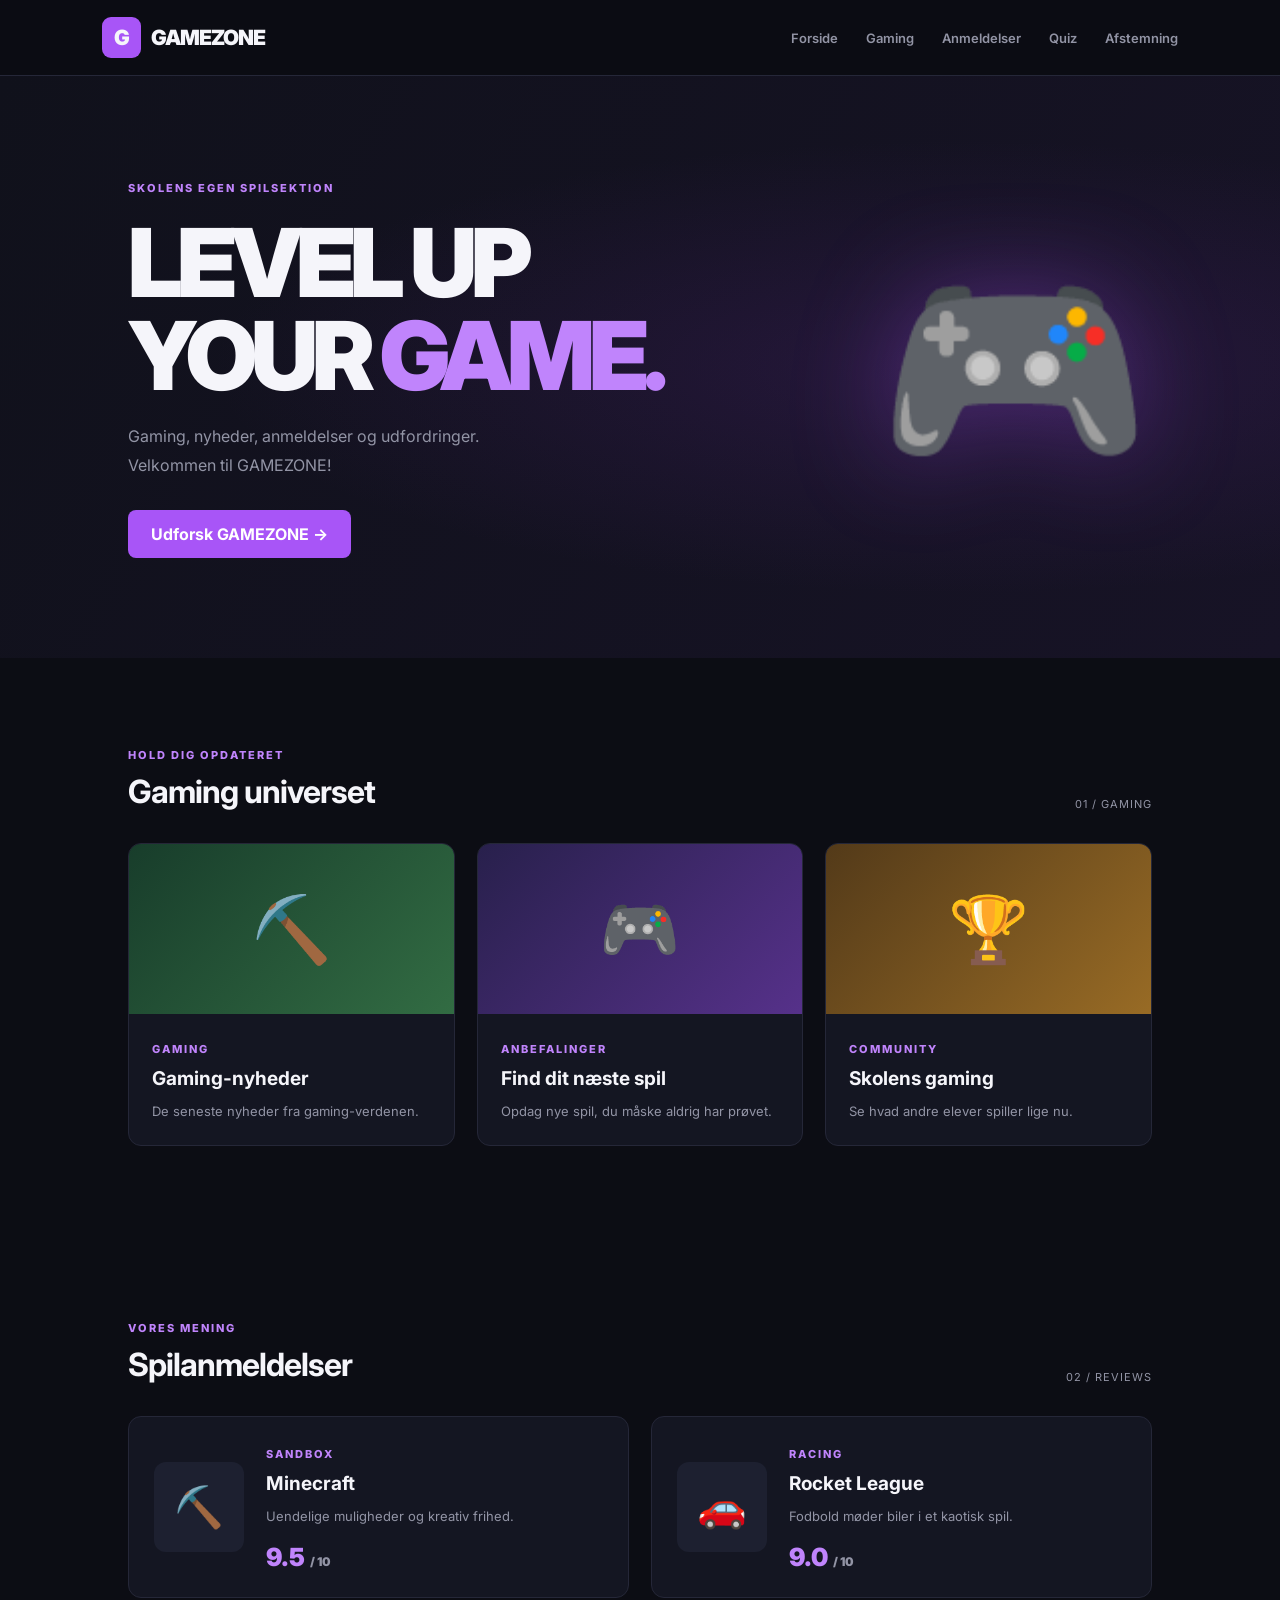
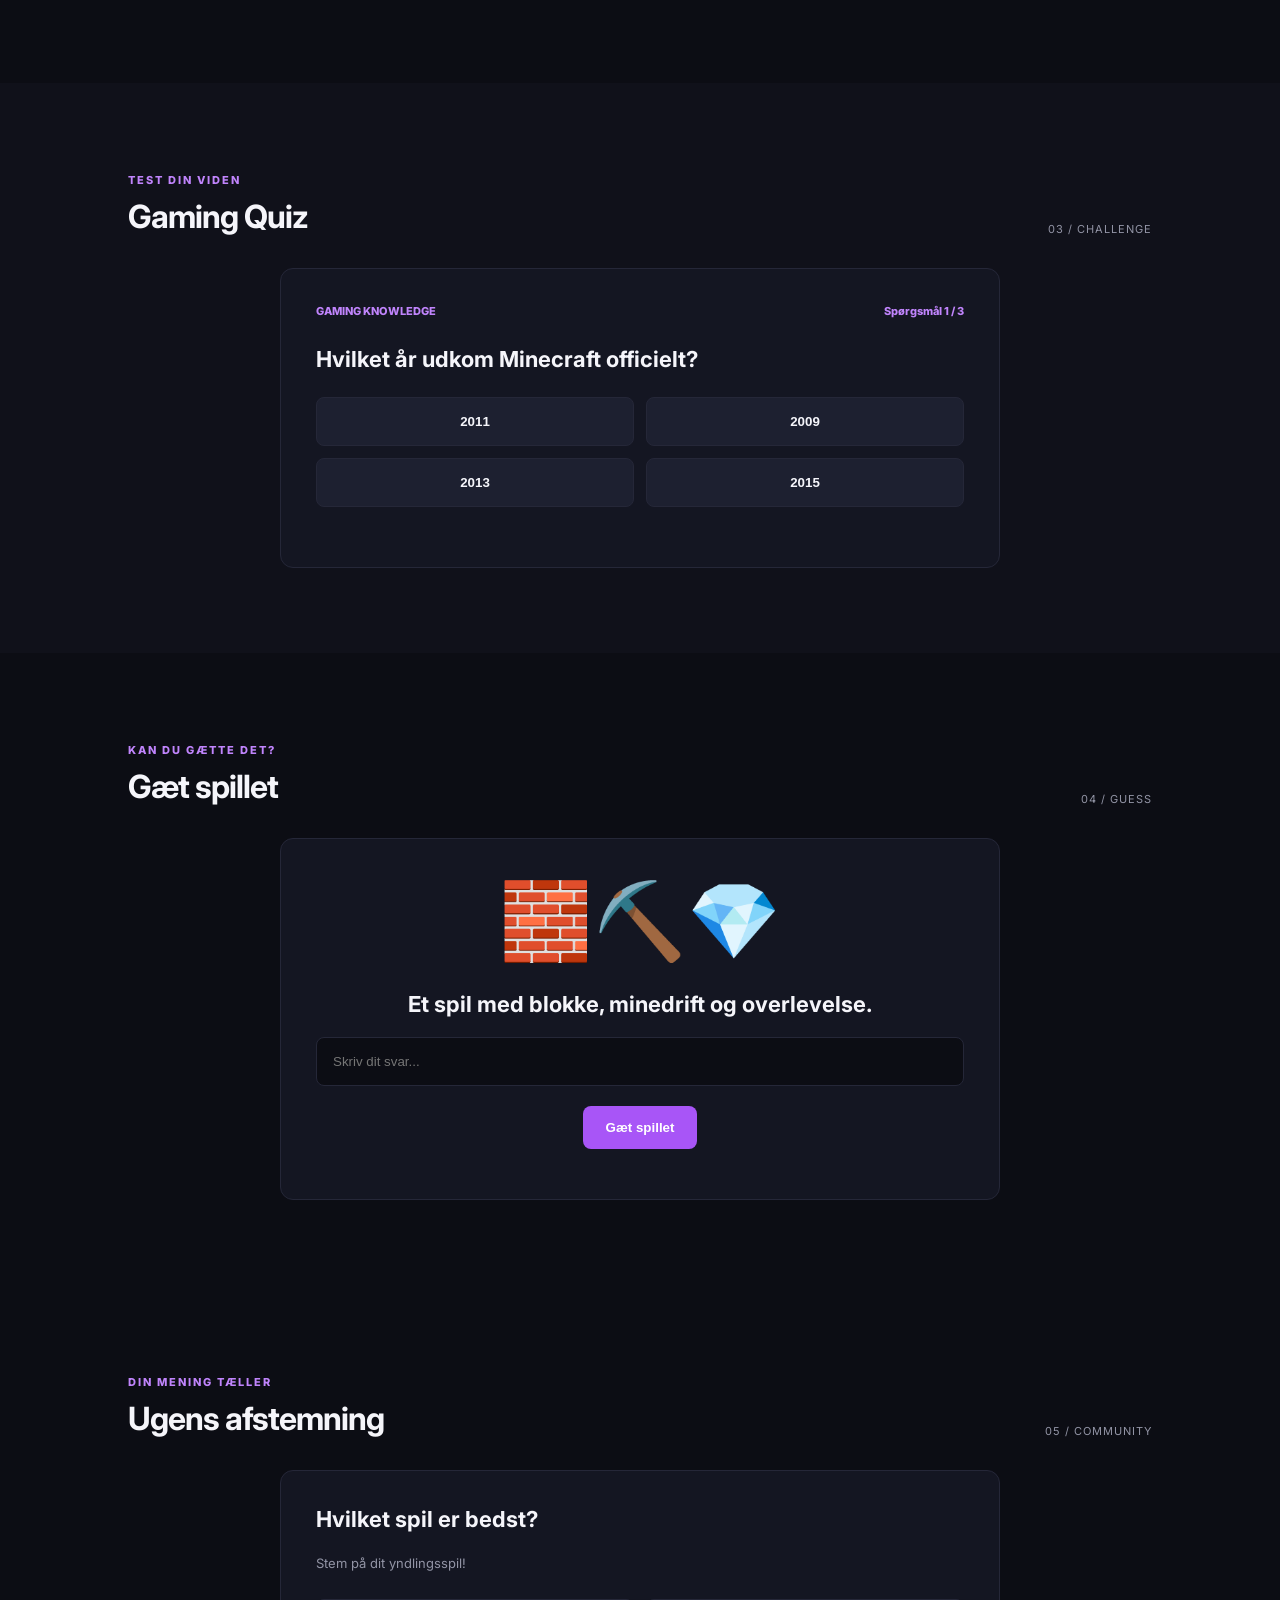
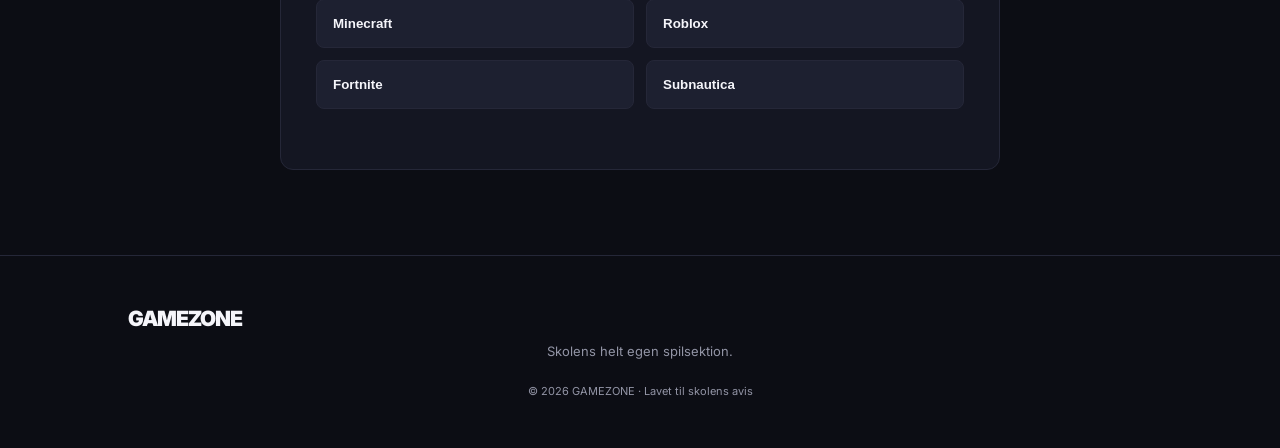
==== index.html @ 8135d513 "Initial Website" ====
<!DOCTYPE html>
<html lang="da">
<head>
    <meta charset="UTF-8">
    <meta name="viewport" content="width=device-width, initial-scale=1.0">
    <meta name="description" content="GAMEZONE - Skolens helt egen spilsektion">
    <title>GAMEZONE | Skolens spilsektion</title>
    <link rel="stylesheet" href="css/style.css">
    <script src="js/main.js" defer></script>
</head>
<body>

<header class="navbar">
    <a href="#" class="logo">
        <span class="logo-icon">G</span>
        GAMEZONE
    </a>

    <nav>
        <a href="#home">Forside</a>
        <a href="#news">Gaming</a>
        <a href="#reviews">Anmeldelser</a>
        <a href="#quiz">Quiz</a>
        <a href="#polls">Afstemning</a>
    </nav>
</header>

<main>

    <section class="hero" id="home">
        <div class="hero-content">
            <span class="tag">SKOLENS EGEN SPILSEKTION</span>
            <h1>LEVEL UP<br>YOUR <span>GAME.</span></h1>
            <p>
                Gaming, nyheder, anmeldelser og udfordringer.
                Velkommen til GAMEZONE!
            </p>
            <a href="#news" class="btn">Udforsk GAMEZONE →</a>
        </div>
        <div class="hero-decoration">🎮</div>
    </section>

    <section class="section" id="news">
        <div class="section-heading">
            <div>
                <span class="tag">HOLD DIG OPDATERET</span>
                <h2>Gaming universet</h2>
            </div>
            <span class="section-number">01 / GAMING</span>
        </div>

        <div class="card-grid">
            <article class="game-card">
                <div class="card-image minecraft">⛏️</div>
                <div class="card-content">
                    <span class="category">GAMING</span>
                    <h3>Gaming-nyheder</h3>
                    <p>De seneste nyheder fra gaming-verdenen.</p>
                </div>
            </article>

            <article class="game-card">
                <div class="card-image controller">🎮</div>
                <div class="card-content">
                    <span class="category">ANBEFALINGER</span>
                    <h3>Find dit næste spil</h3>
                    <p>Opdag nye spil, du måske aldrig har prøvet.</p>
                </div>
            </article>

            <article class="game-card">
                <div class="card-image trophy">🏆</div>
                <div class="card-content">
                    <span class="category">COMMUNITY</span>
                    <h3>Skolens gaming</h3>
                    <p>Se hvad andre elever spiller lige nu.</p>
                </div>
            </article>
        </div>
    </section>

    <section class="section" id="reviews">
        <div class="section-heading">
            <div>
                <span class="tag">VORES MENING</span>
                <h2>Spilanmeldelser</h2>
            </div>
            <span class="section-number">02 / REVIEWS</span>
        </div>

        <div class="review-grid">
            <article class="review-card">
                <div class="review-icon">⛏️</div>
                <div>
                    <span class="category">SANDBOX</span>
                    <h3>Minecraft</h3>
                    <p>Uendelige muligheder og kreativ frihed.</p>
                    <div class="rating">9.5 <span>/ 10</span></div>
                </div>
            </article>

            <article class="review-card">
                <div class="review-icon">🚗</div>
                <div>
                    <span class="category">RACING</span>
                    <h3>Rocket League</h3>
                    <p>Fodbold møder biler i et kaotisk spil.</p>
                    <div class="rating">9.0 <span>/ 10</span></div>
                </div>
            </article>
        </div>
    </section>

    <section class="section challenge-section" id="quiz">
        <div class="section-heading">
            <div>
                <span class="tag">TEST DIN VIDEN</span>
                <h2>Gaming Quiz</h2>
            </div>
            <span class="section-number">03 / CHALLENGE</span>
        </div>

        <div class="interactive-card">
            <div class="quiz-top">
                <span>GAMING KNOWLEDGE</span>
                <span id="quiz-progress">Spørgsmål 1 / 3</span>
            </div>

            <h3 id="quiz-question">Hvilket år udkom Minecraft officielt?</h3>

            <div id="quiz-options" class="quiz-options">
                <button class="quiz-option" data-answer="2011">2011</button>
                <button class="quiz-option" data-answer="2009">2009</button>
                <button class="quiz-option" data-answer="2013">2013</button>
                <button class="quiz-option" data-answer="2015">2015</button>
            </div>

            <p id="quiz-feedback"></p>
            <button id="next-question" class="btn" hidden>Næste spørgsmål →</button>
            <p id="quiz-score"></p>
        </div>
    </section>

    <section class="section" id="guess">
        <div class="section-heading">
            <div>
                <span class="tag">KAN DU GÆTTE DET?</span>
                <h2>Gæt spillet</h2>
            </div>
            <span class="section-number">04 / GUESS</span>
        </div>

        <div class="interactive-card guess-card">
            <div class="guess-emoji" id="guess-emoji">🧱⛏️💎</div>
            <h3 id="guess-clue">Et spil med blokke, minedrift og overlevelse.</h3>
            <input id="guess-input" type="text" placeholder="Skriv dit svar...">
            <button id="guess-submit" class="btn">Gæt spillet</button>
            <p id="guess-feedback"></p>
        </div>
    </section>

    <section class="section" id="polls">
        <div class="section-heading">
            <div>
                <span class="tag">DIN MENING TÆLLER</span>
                <h2>Ugens afstemning</h2>
            </div>
            <span class="section-number">05 / COMMUNITY</span>
        </div>

        <div class="interactive-card">
            <h3>Hvilket spil er bedst?</h3>
            <p>Stem på dit yndlingsspil!</p>

            <div class="poll-options">
                <button class="poll-option" data-poll="Minecraft">Minecraft</button>
                <button class="poll-option" data-poll="Roblox">Roblox</button>
                <button class="poll-option" data-poll="Fortnite">Fortnite</button>
                <button class="poll-option" data-poll="Subnautica">Subnautica</button>
            </div>

            <p id="poll-feedback"></p>
        </div>
    </section>

</main>

<footer>
    <a href="#" class="logo">GAMEZONE</a>
    <p>Skolens helt egen spilsektion.</p>
    <p class="copyright">© 2026 GAMEZONE · Lavet til skolens avis</p>
</footer>

</body>
</html>
---- css/style.css ----
@import url('https://fonts.googleapis.com/css2?family=Inter:wght@400;500;600;700;800;900&display=swap');

:root {
    --bg: #0c0d14;
    --surface: #141622;
    --surface-hover: #1d2030;
    --purple: #a855f7;
    --purple-light: #c084fc;
    --text: #f5f5fa;
    --muted: #9294a5;
    --border: #252738;
}

* {
    margin: 0;
    padding: 0;
    box-sizing: border-box;
    scroll-behavior: smooth;
}

body {
    background: var(--bg);
    color: var(--text);
    font-family: 'Inter', sans-serif;
}

a {
    color: inherit;
    text-decoration: none;
}

.navbar {
    height: 76px;
    padding: 0 8%;
    display: flex;
    align-items: center;
    justify-content: space-between;
    background: rgba(12, 13, 20, 0.95);
    border-bottom: 1px solid var(--border);
    position: sticky;
    top: 0;
    z-index: 100;
    backdrop-filter: blur(15px);
}

.logo {
    display: flex;
    align-items: center;
    gap: 10px;
    font-weight: 900;
    font-size: 21px;
    letter-spacing: -1px;
}

.logo-icon {
    background: var(--purple);
    padding: 8px 12px;
    border-radius: 9px;
}

nav {
    display: flex;
    gap: 28px;
}

nav a {
    color: var(--muted);
    font-size: 13px;
    font-weight: 600;
    transition: 0.2s;
}

nav a:hover {
    color: var(--purple-light);
}

.hero {
    min-height: 520px;
    padding: 100px 10%;
    display: flex;
    align-items: center;
    justify-content: space-between;
    overflow: hidden;
    background:
        radial-gradient(ellipse at 75% 50%, #48216e55, transparent 55%),
        linear-gradient(120deg, #10111b, #171326);
}

.hero-content {
    max-width: 650px;
}

.tag, .category {
    color: var(--purple-light);
    font-size: 11px;
    font-weight: 800;
    letter-spacing: 2px;
}

.hero h1 {
    font-size: clamp(55px, 8vw, 95px);
    font-weight: 900;
    line-height: 0.98;
    letter-spacing: -6px;
    margin: 20px 0;
}

.hero h1 span {
    color: var(--purple-light);
}

.hero p {
    color: var(--muted);
    line-height: 1.8;
    max-width: 440px;
    margin-bottom: 30px;
}

.hero-decoration {
    font-size: clamp(100px, 18vw, 220px);
    filter: drop-shadow(0 0 50px #a855f755);
    animation: float 4s ease-in-out infinite;
}

@keyframes float {
    50% { transform: translateY(-18px) rotate(5deg); }
}

.btn {
    display: inline-block;
    padding: 14px 23px;
    border: none;
    border-radius: 8px;
    background: var(--purple);
    color: white;
    font-weight: 700;
    cursor: pointer;
    transition: 0.2s;
}

.btn:hover {
    background: #9333ea;
    transform: translateY(-2px);
}

.section {
    padding: 85px 10%;
}

.section-heading {
    display: flex;
    justify-content: space-between;
    align-items: end;
    margin-bottom: 32px;
}

.section-heading h2 {
    font-size: 32px;
    margin-top: 9px;
    letter-spacing: -1px;
}

.section-number {
    color: var(--muted);
    font-size: 11px;
    letter-spacing: 1px;
}

.card-grid {
    display: grid;
    grid-template-columns: repeat(3, 1fr);
    gap: 22px;
}

.game-card, .review-card, .interactive-card {
    background: var(--surface);
    border: 1px solid var(--border);
    border-radius: 13px;
    overflow: hidden;
    transition: 0.25s;
}

.game-card:hover, .review-card:hover {
    transform: translateY(-5px);
    border-color: var(--purple);
}

.card-image {
    height: 170px;
    display: grid;
    place-items: center;
    font-size: 65px;
}

.minecraft {
    background: linear-gradient(135deg, #183d2b, #326c43);
}

.controller {
    background: linear-gradient(135deg, #28204c, #56318a);
}

.trophy {
    background: linear-gradient(135deg, #533a19, #986b25);
}

.card-content {
    padding: 23px;
}

.card-content h3, .review-card h3 {
    font-size: 19px;
    margin: 10px 0;
}

.card-content p, .review-card p, .interactive-card > p {
    color: var(--muted);
    font-size: 13px;
    line-height: 1.7;
}

.review-grid {
    display: grid;
    grid-template-columns: repeat(2, 1fr);
    gap: 22px;
}

.review-card {
    display: flex;
    align-items: center;
    gap: 22px;
    padding: 25px;
}

.review-icon {
    min-width: 90px;
    height: 90px;
    display: grid;
    place-items: center;
    border-radius: 12px;
    background: var(--surface-hover);
    font-size: 40px;
}

.rating {
    color: var(--purple-light);
    font-size: 25px;
    font-weight: 900;
    margin-top: 15px;
}

.rating span {
    font-size: 12px;
    color: var(--muted);
}

.challenge-section {
    background: #10111a;
}

.interactive-card {
    max-width: 720px;
    padding: 35px;
    margin: auto;
}

.quiz-top {
    display: flex;
    justify-content: space-between;
    color: var(--purple-light);
    font-size: 11px;
    font-weight: 800;
    margin-bottom: 28px;
}

.interactive-card h3 {
    font-size: 22px;
    margin-bottom: 20px;
}

.quiz-options, .poll-options {
    display: grid;
    grid-template-columns: repeat(2, 1fr);
    gap: 12px;
    margin: 25px 0;
}

.quiz-option, .poll-option {
    padding: 16px;
    border-radius: 8px;
    background: var(--surface-hover);
    border: 1px solid var(--border);
    color: var(--text);
    cursor: pointer;
    font-weight: 600;
    transition: 0.2s;
}

.quiz-option:hover, .poll-option:hover {
    border-color: var(--purple);
    background: #302044;
}

.quiz-option:disabled {
    cursor: default;
    opacity: 0.7;
}

#quiz-feedback, #guess-feedback, #poll-feedback {
    color: var(--purple-light);
    margin: 15px 0;
    font-size: 14px;
}

#quiz-score {
    margin-top: 15px;
    color: var(--muted);
}

#next-question[hidden] {
    display: none;
}

.guess-card {
    text-align: center;
}

.guess-emoji {
    font-size: 75px;
    margin-bottom: 25px;
}

.guess-card input {
    display: block;
    width: 100%;
    padding: 16px;
    margin: 20px 0;
    background: var(--bg);
    color: white;
    border: 1px solid var(--border);
    border-radius: 8px;
    outline: none;
}

.guess-card input:focus {
    border-color: var(--purple);
}

.poll-option {
    text-align: left;
}

footer {
    text-align: center;
    padding: 50px 10%;
    border-top: 1px solid var(--border);
}

footer p {
    color: var(--muted);
    margin-top: 12px;
    font-size: 13px;
}

.copyright {
    font-size: 11px;
    margin-top: 25px;
}

@media (max-width: 750px) {
    .navbar {
        height: auto;
        padding: 18px 5%;
        flex-wrap: wrap;
        gap: 18px;
    }

    nav {
        width: 100%;
        overflow-x: auto;
        gap: 20px;
        padding-bottom: 5px;
    }

    nav a {
        white-space: nowrap;
    }

    .hero {
        padding: 75px 7%;
    }

    .hero-decoration {
        display: none;
    }

    .hero h1 {
        letter-spacing: -3px;
    }

    .section {
        padding: 65px 7%;
    }

    .card-grid, .review-grid {
        grid-template-columns: 1fr;
    }

    .section-number {
        display: none;
    }

    .interactive-card {
        padding: 22px;
    }
}

@media (max-width: 420px) {
    .quiz-options, .poll-options {
        grid-template-columns: 1fr;
    }
}
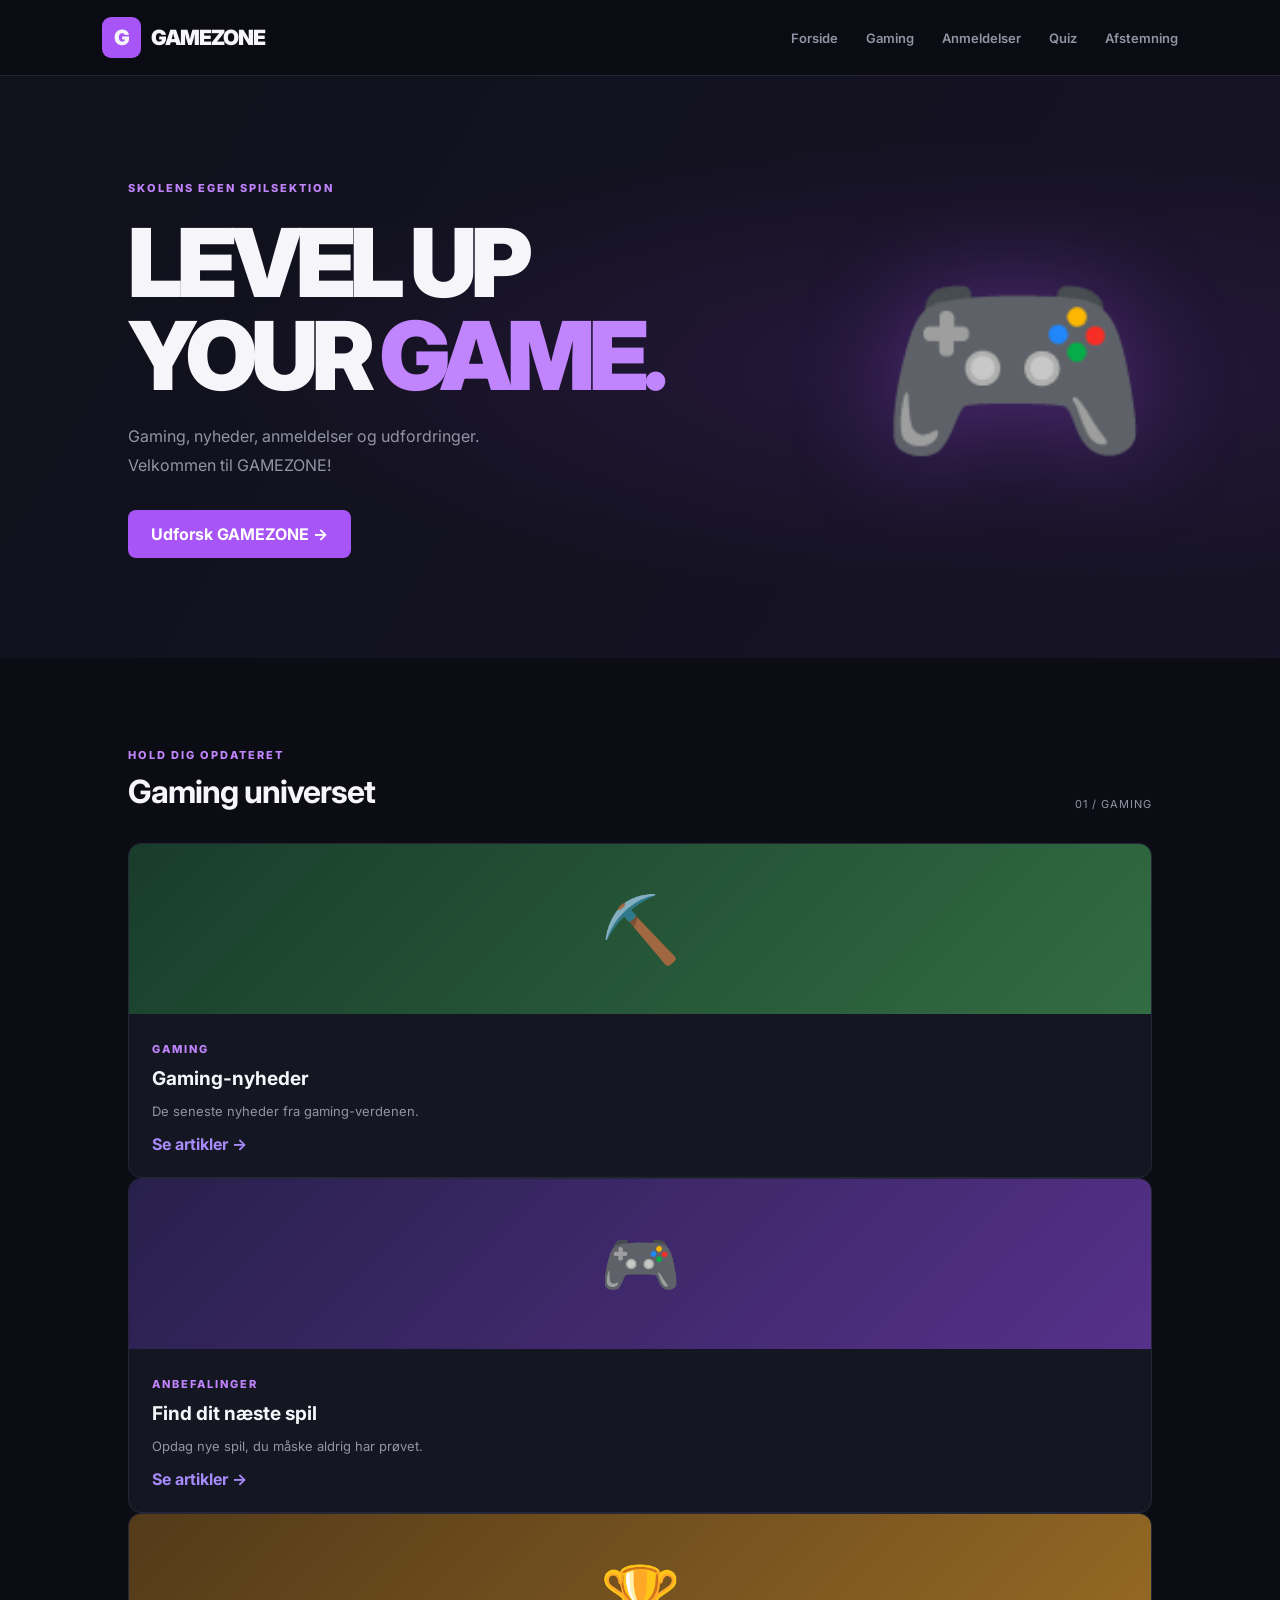
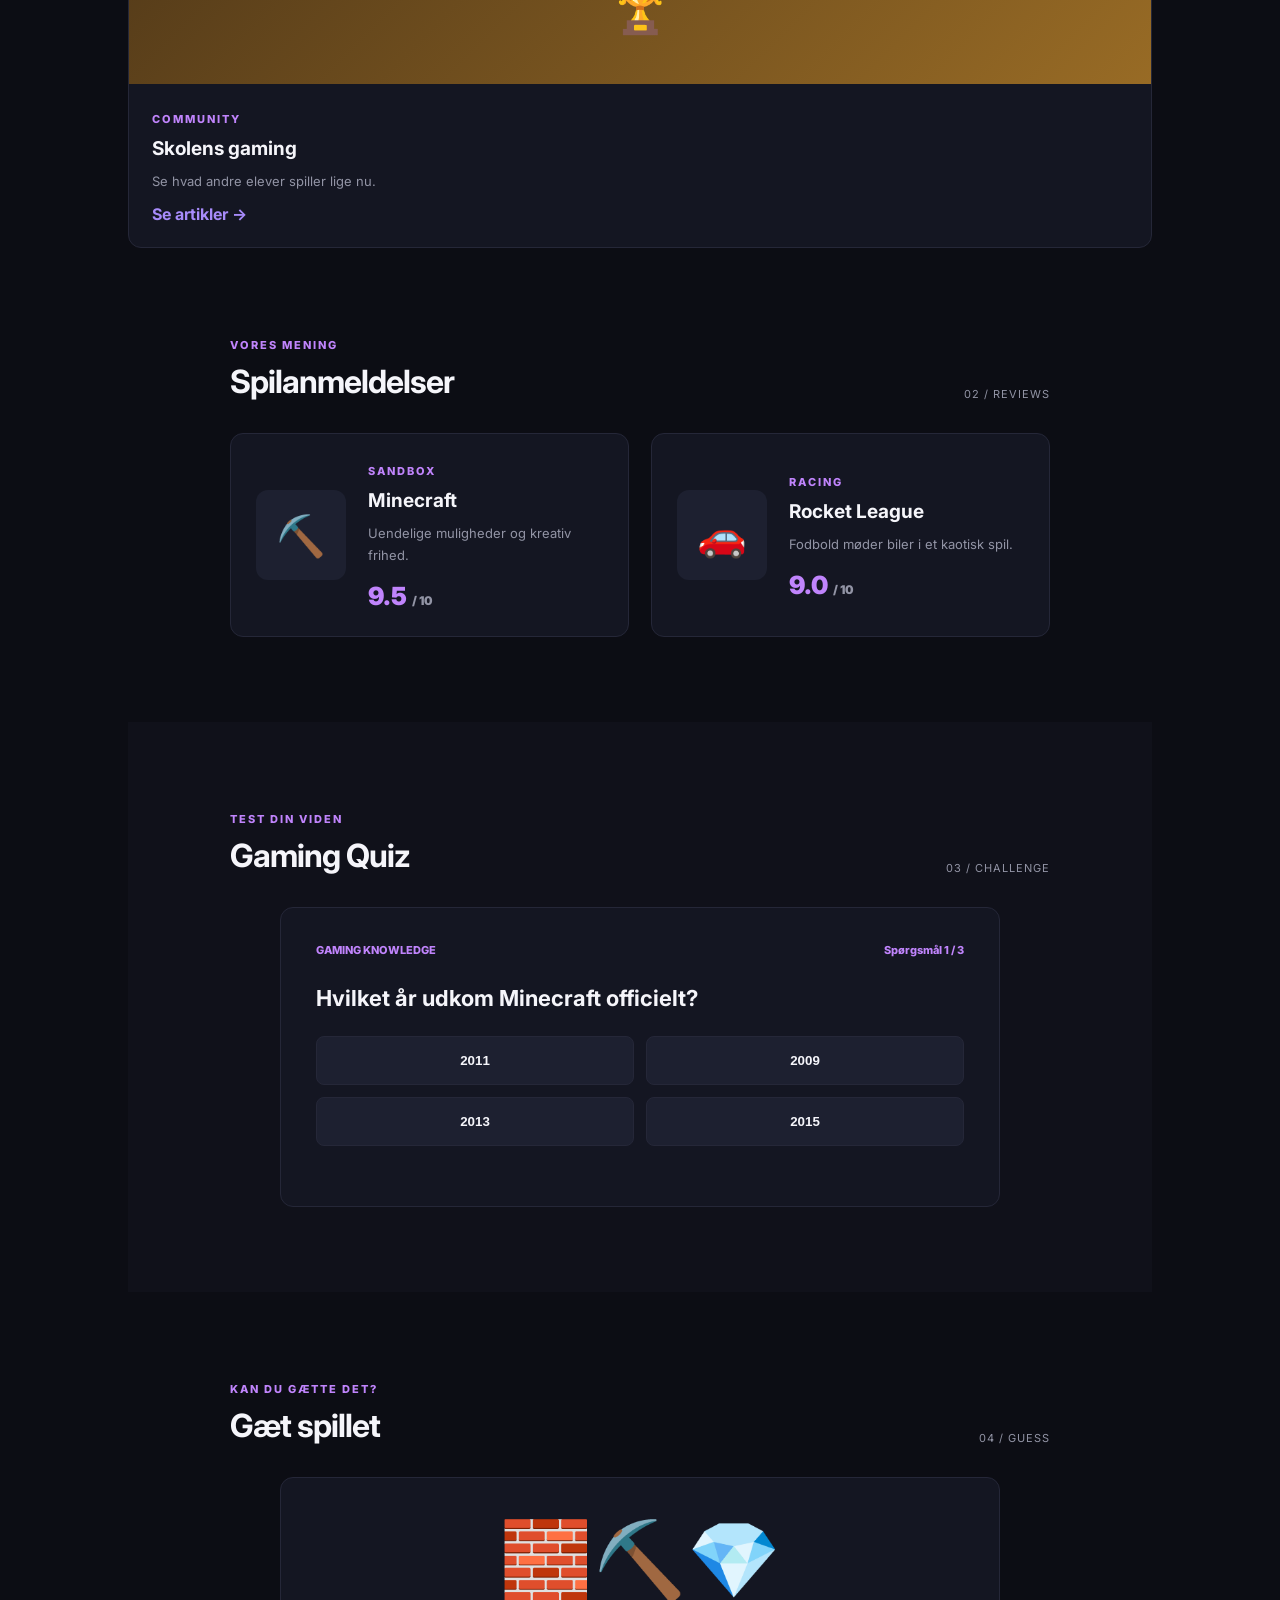
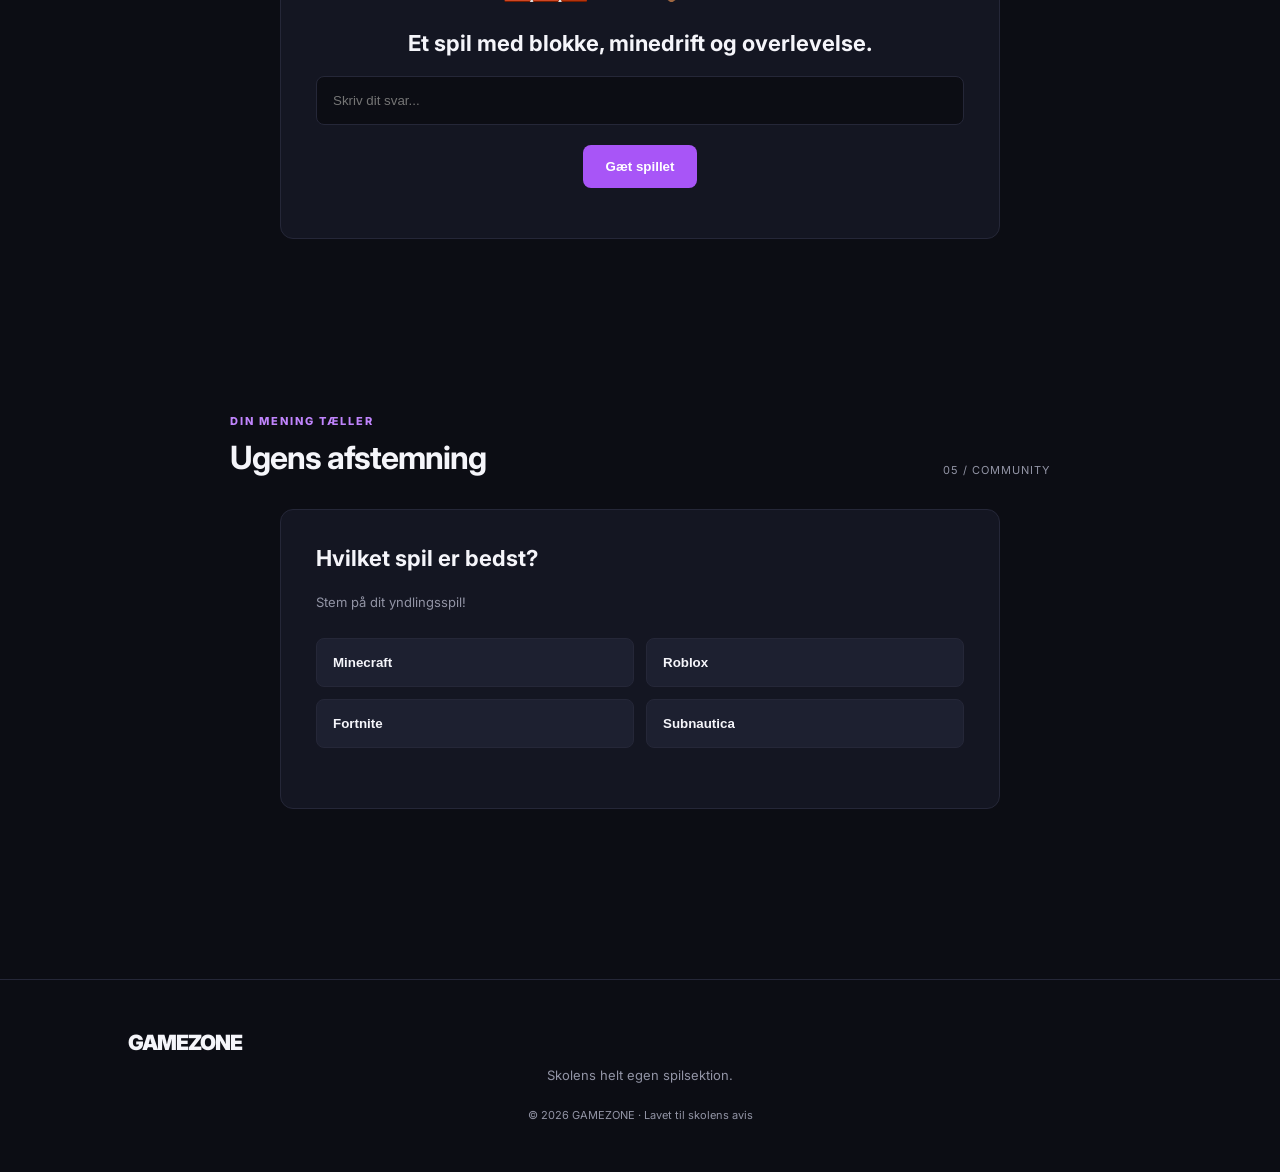
==== commit 95ec388f: "Artikel opdatering" ====
--- a/index.html
+++ b/index.html
@@ -50,35 +50,37 @@
             <span class="section-number">01 / GAMING</span>
         </div>
 
-        <div class="card-grid">
-            <article class="game-card">
-                <div class="card-image minecraft">⛏️</div>
-                <div class="card-content">
-                    <span class="category">GAMING</span>
-                    <h3>Gaming-nyheder</h3>
-                    <p>De seneste nyheder fra gaming-verdenen.</p>
-                </div>
-            </article>
 
-            <article class="game-card">
-                <div class="card-image controller">🎮</div>
-                <div class="card-content">
-                    <span class="category">ANBEFALINGER</span>
-                    <h3>Find dit næste spil</h3>
-                    <p>Opdag nye spil, du måske aldrig har prøvet.</p>
-                </div>
-            </article>
+<a href="category.html?category=news" class="game-card category-link">
+    <div class="card-image minecraft">⛏️</div>
+    <div class="card-content">
+        <span class="category">GAMING</span>
+        <h3>Gaming-nyheder</h3>
+        <p>De seneste nyheder fra gaming-verdenen.</p>
+        <span class="read-more">Se artikler →</span>
+    </div>
+</a>
 
-            <article class="game-card">
-                <div class="card-image trophy">🏆</div>
-                <div class="card-content">
-                    <span class="category">COMMUNITY</span>
-                    <h3>Skolens gaming</h3>
-                    <p>Se hvad andre elever spiller lige nu.</p>
-                </div>
-            </article>
-        </div>
-    </section>
+<a href="category.html?category=recommendations" class="game-card category-link">
+    <div class="card-image controller">🎮</div>
+    <div class="card-content">
+        <span class="category">ANBEFALINGER</span>
+        <h3>Find dit næste spil</h3>
+        <p>Opdag nye spil, du måske aldrig har prøvet.</p>
+        <span class="read-more">Se artikler →</span>
+    </div>
+</a>
+
+<a href="category.html?category=community" class="game-card category-link">
+    <div class="card-image trophy">🏆</div>
+    <div class="card-content">
+        <span class="category">COMMUNITY</span>
+        <h3>Skolens gaming</h3>
+        <p>Se hvad andre elever spiller lige nu.</p>
+        <span class="read-more">Se artikler →</span>
+    </div>
+</a>
+
 
     <section class="section" id="reviews">
         <div class="section-heading">
--- a/css/style.css
+++ b/css/style.css
@@ -420,4 +420,75 @@
     .quiz-options, .poll-options {
         grid-template-columns: 1fr;
     }
+}
+
+/* Klikbare kategorier og artikler */
+
+.category-link {
+    display: block;
+    color: inherit;
+    text-decoration: none;
+    cursor: pointer;
+    transition: transform 0.25s ease;
+}
+
+.category-link:hover {
+    transform: translateY(-6px);
+}
+
+.read-more {
+    display: inline-block;
+    margin-top: 12px;
+    color: #a78bfa;
+    font-weight: bold;
+}
+
+.article-card-image {
+    width: 100%;
+    height: 190px;
+    object-fit: cover;
+}
+
+.article-page {
+    max-width: 950px;
+    margin: auto;
+}
+
+.article-page h1 {
+    font-size: clamp(2rem, 5vw, 3.5rem);
+    margin: 20px 0;
+}
+
+.article-hero-image {
+    width: 100%;
+    max-height: 480px;
+    object-fit: cover;
+    border-radius: 16px;
+    margin: 25px 0;
+}
+
+.article-meta {
+    opacity: 0.65;
+    margin-bottom: 15px;
+}
+
+.article-description {
+    font-size: 1.2rem;
+    opacity: 0.85;
+}
+
+.article-body {
+    max-width: 750px;
+    margin: 30px auto;
+    line-height: 1.8;
+}
+
+.article-body h2 {
+    margin-top: 35px;
+}
+
+.article-body img {
+    width: 100%;
+    border-radius: 12px;
+    margin: 20px 0;
 }
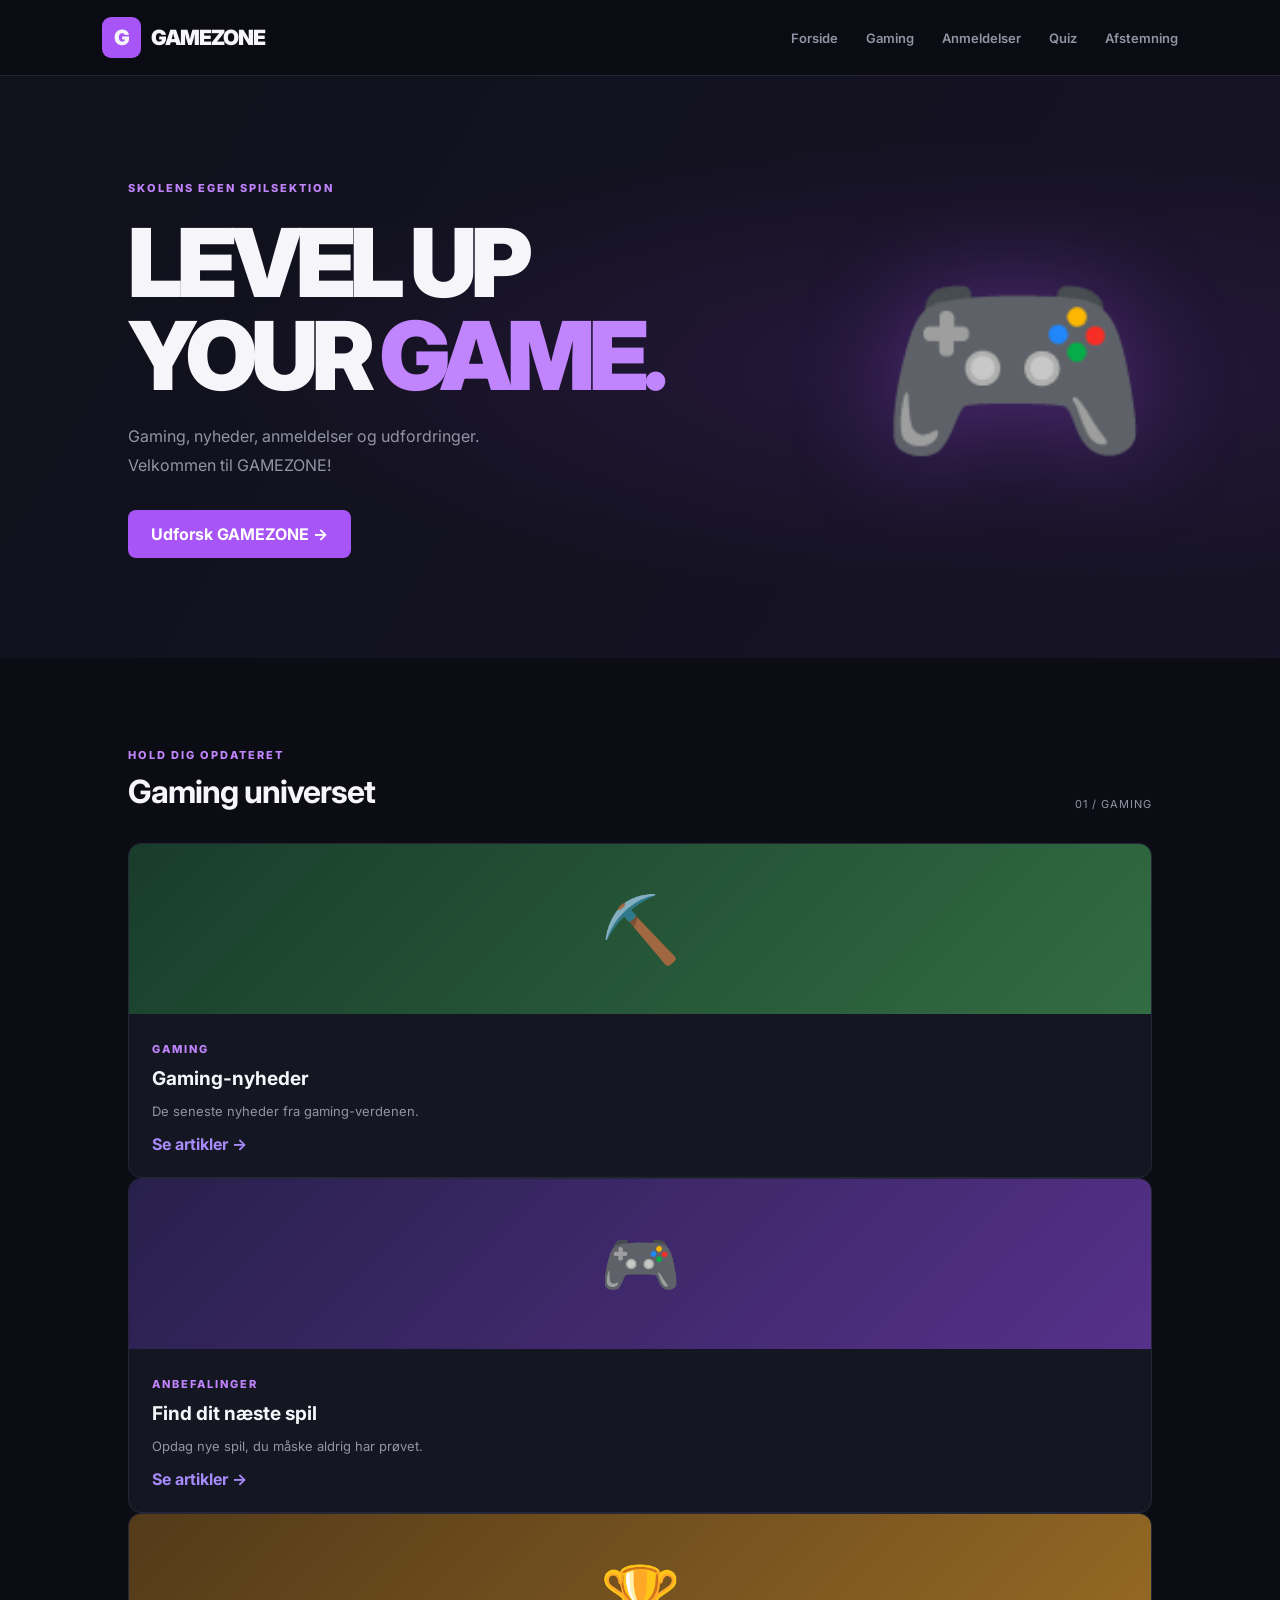
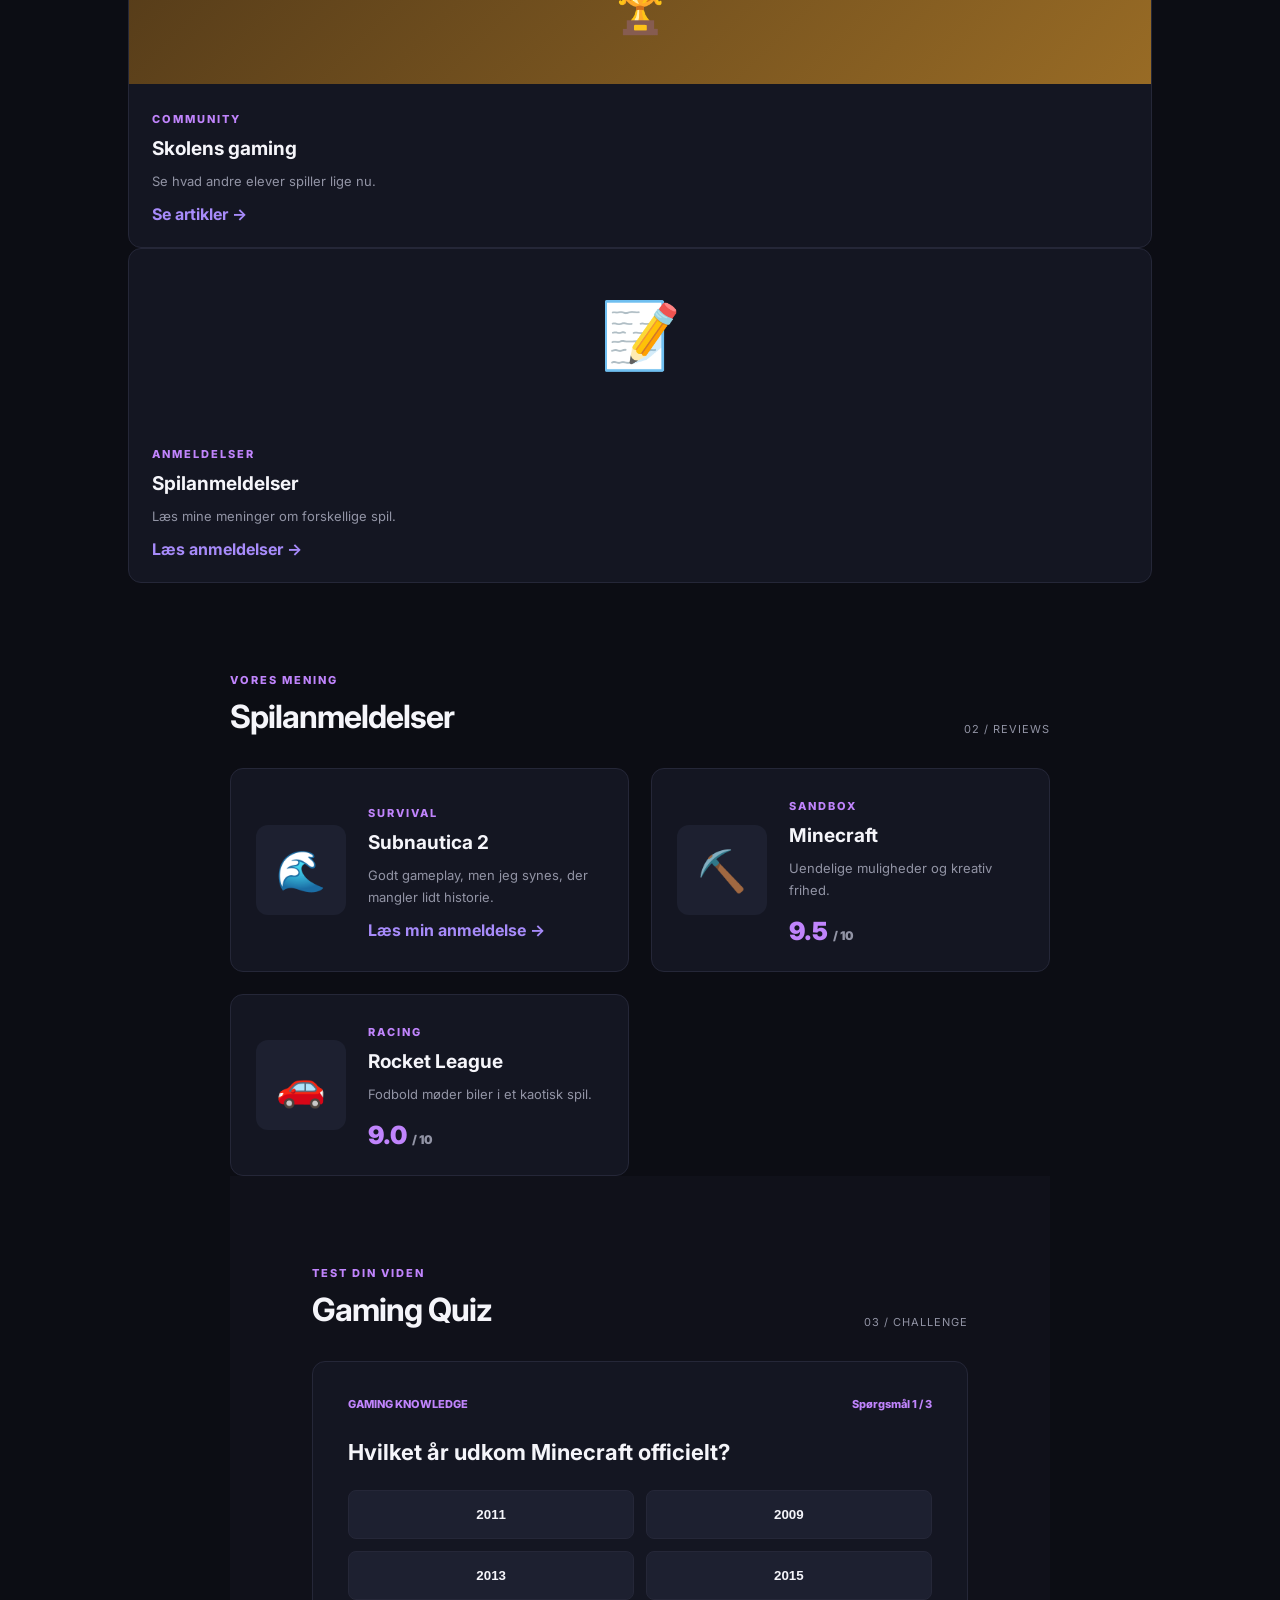
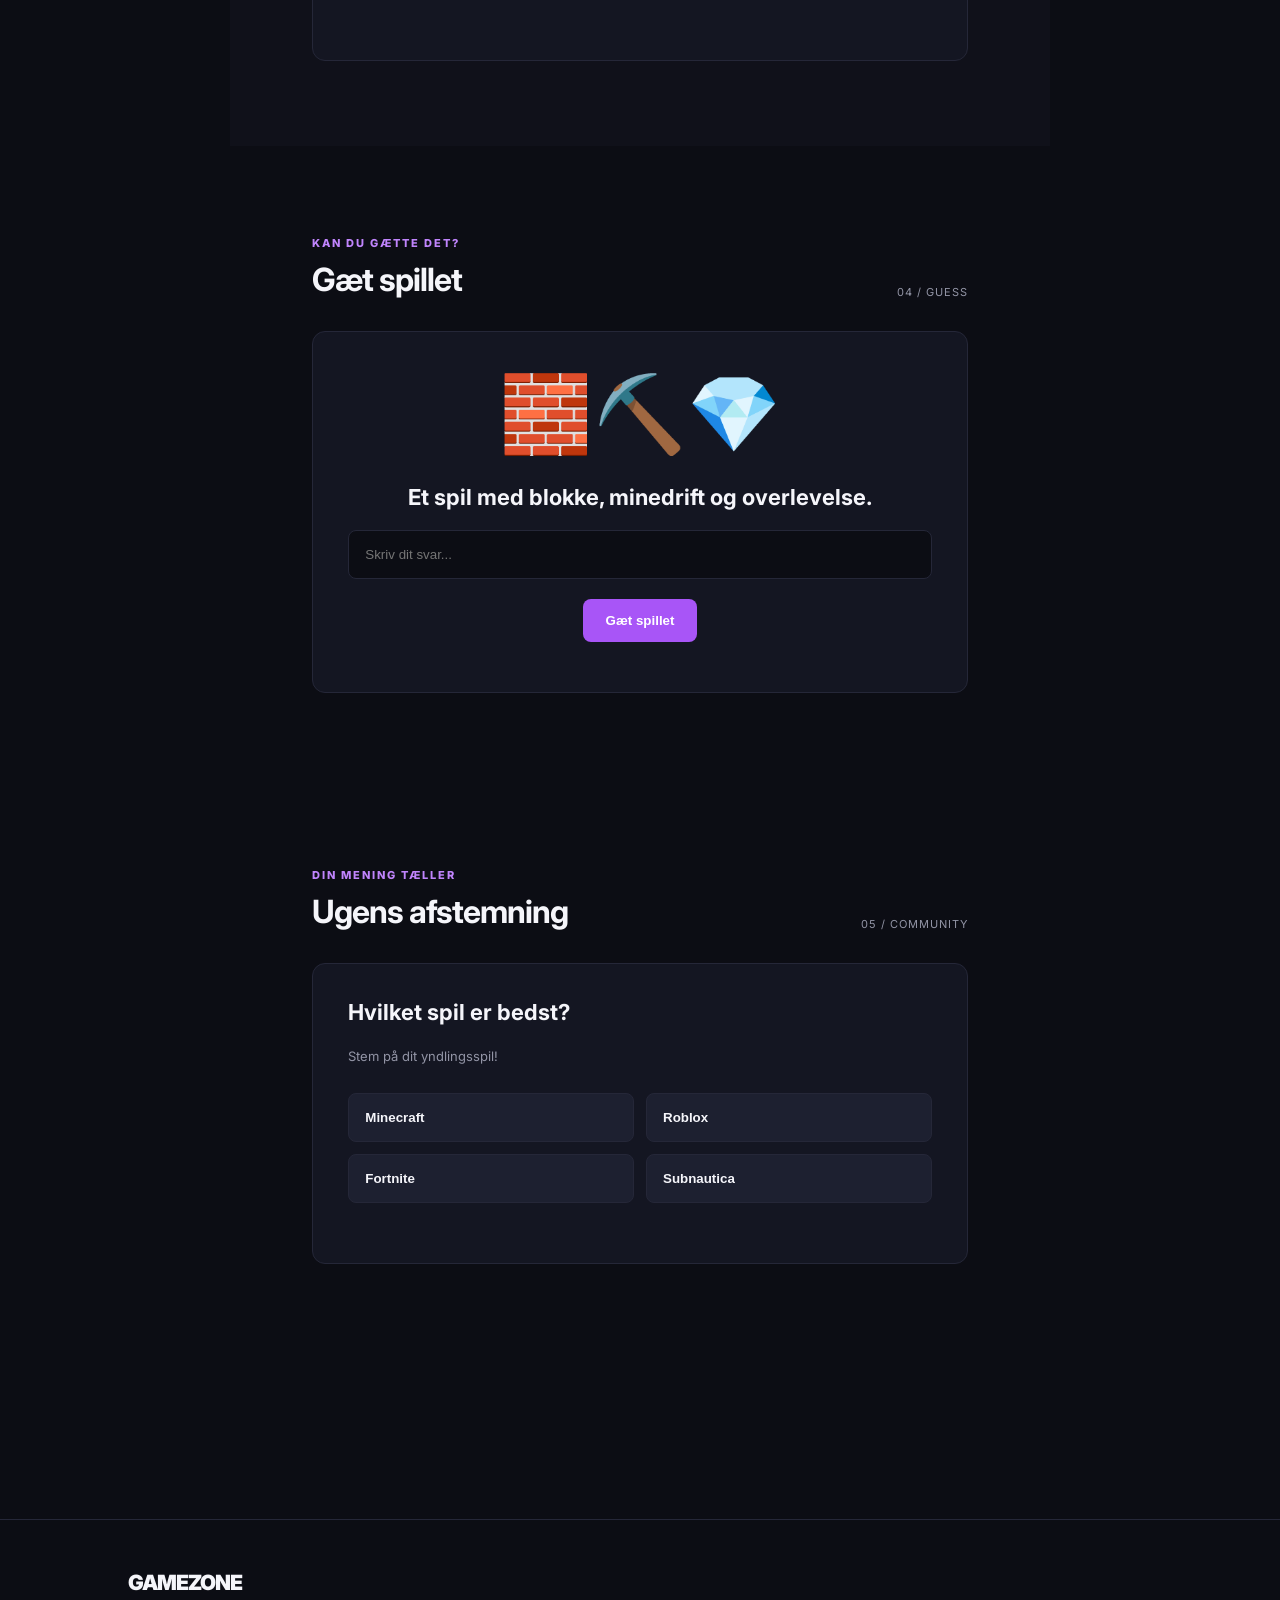
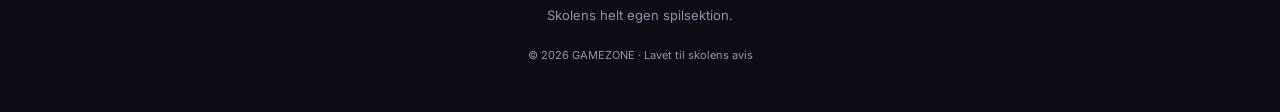
==== commit b35b195e: "yes" ====
--- a/index.html
+++ b/index.html
@@ -82,6 +82,17 @@
 </a>
 
 
+<a href="category.html?category=reviews" class="game-card category-link">
+    <div class="card-image review">📝</div>
+    <div class="card-content">
+        <span class="category">ANMELDELSER</span>
+        <h3>Spilanmeldelser</h3>
+        <p>Læs mine meninger om forskellige spil.</p>
+        <span class="read-more">Læs anmeldelser →</span>
+    </div>
+</a>
+
+
     <section class="section" id="reviews">
         <div class="section-heading">
             <div>
@@ -91,28 +102,41 @@
             <span class="section-number">02 / REVIEWS</span>
         </div>
 
-        <div class="review-grid">
-            <article class="review-card">
-                <div class="review-icon">⛏️</div>
-                <div>
-                    <span class="category">SANDBOX</span>
-                    <h3>Minecraft</h3>
-                    <p>Uendelige muligheder og kreativ frihed.</p>
-                    <div class="rating">9.5 <span>/ 10</span></div>
-                </div>
-            </article>
-
-            <article class="review-card">
-                <div class="review-icon">🚗</div>
-                <div>
-                    <span class="category">RACING</span>
-                    <h3>Rocket League</h3>
-                    <p>Fodbold møder biler i et kaotisk spil.</p>
-                    <div class="rating">9.0 <span>/ 10</span></div>
-                </div>
-            </article>
-        </div>
-    </section>
+
+<div class="review-grid">
+    <article class="review-card">
+        <div class="review-icon">🌊</div>
+        <div>
+            <span class="category">SURVIVAL</span>
+            <h3>Subnautica 2</h3>
+            <p>Godt gameplay, men jeg synes, der mangler lidt historie.</p>
+            <a href="article.html?id=subnautica-2" class="read-more">
+                Læs min anmeldelse →
+            </a>
+        </div>
+    </article>
+
+    <article class="review-card">
+        <div class="review-icon">⛏️</div>
+        <div>
+            <span class="category">SANDBOX</span>
+            <h3>Minecraft</h3>
+            <p>Uendelige muligheder og kreativ frihed.</p>
+            <div class="rating">9.5 <span>/ 10</span></div>
+        </div>
+    </article>
+
+    <article class="review-card">
+        <div class="review-icon">🚗</div>
+        <div>
+            <span class="category">RACING</span>
+            <h3>Rocket League</h3>
+            <p>Fodbold møder biler i et kaotisk spil.</p>
+            <div class="rating">9.0 <span>/ 10</span></div>
+        </div>
+    </article>
+</div>
+
 
     <section class="section challenge-section" id="quiz">
         <div class="section-heading">
